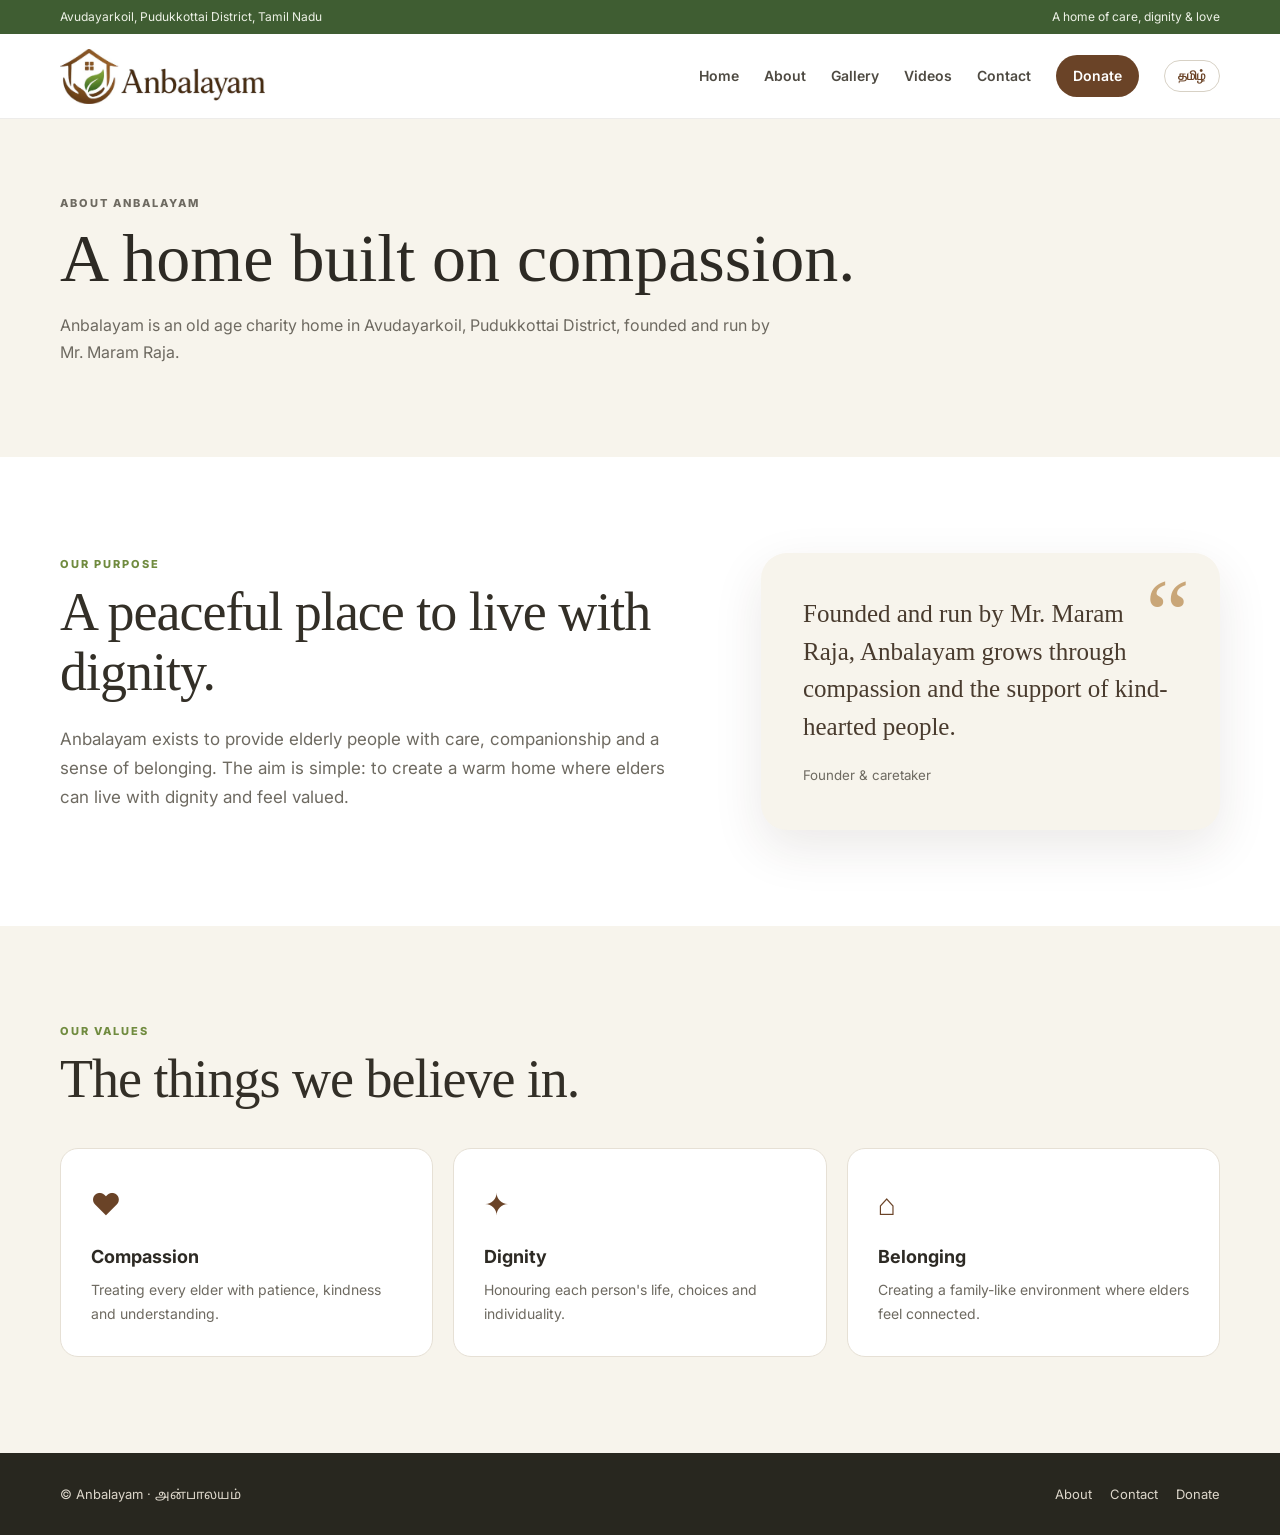
==== about.html @ 79ae65d6 "first commit" ====
<!doctype html><html lang="en"><head><meta charset="utf-8"><meta name="viewport" content="width=device-width,initial-scale=1"><link rel="preconnect" href="https://fonts.googleapis.com"><link rel="preconnect" href="https://fonts.gstatic.com" crossorigin><link href="https://fonts.googleapis.com/css2?family=Inter:wght@400;500;600;700;800&family=Noto+Sans+Tamil:wght@400;500;600;700&display=swap" rel="stylesheet"><link rel="stylesheet" href="style.css"><title>About Anbalayam | அன்பாலயம்</title></head><body><div class="topbar"><div class="container"><span data-en="Avudayarkoil, Pudukkottai District, Tamil Nadu" data-ta="ஆவுடையார்கோயில், புதுக்கோட்டை மாவட்டம், தமிழ்நாடு">Avudayarkoil, Pudukkottai District, Tamil Nadu</span><span data-en="A home of care, dignity & love" data-ta="அன்பும் மரியாதையும் நிறைந்த இல்லம்">A home of care, dignity & love</span></div></div><header class="header"><nav class="nav container"><a href="index.html"><img class="logo" src="assets/logo.jpg" alt="Anbalayam logo"></a><button class="menu" aria-label="Menu">☰</button><div class="navlinks"><a href="index.html" data-en="Home" data-ta="முகப்பு">Home</a><a href="about.html" data-en="About" data-ta="எங்களைப் பற்றி">About</a><a href="gallery.html" data-en="Gallery" data-ta="படங்கள்">Gallery</a><a href="videos.html" data-en="Videos" data-ta="வீடியோக்கள்">Videos</a><a href="contact.html" data-en="Contact" data-ta="தொடர்பு">Contact</a><a class="pill" href="donate.html" data-en="Donate" data-ta="நன்கொடை">Donate</a><button class="lang">தமிழ்</button></div></nav></header><section class="page-hero"><div class="container"><p class="section-label" data-en="About Anbalayam" data-ta="அன்பாலயம் பற்றி">About Anbalayam</p><h1 data-en="A home built on compassion." data-ta="கருணையால் உருவான இல்லம்.">A home built on compassion.</h1><p data-en="Anbalayam is an old age charity home in Avudayarkoil, Pudukkottai District, founded and run by Mr. Maram Raja." data-ta="அன்பாலயம் புதுக்கோட்டை மாவட்டம், ஆவுடையார்கோயிலில் திரு. மரம் ராஜா அவர்களால் நிறுவப்பட்டு நடத்தப்படும் முதியோர் அறப்பணியகம்.">Anbalayam is an old age charity home in Avudayarkoil, Pudukkottai District, founded and run by Mr. Maram Raja.</p></div></section><section class="section"><div class="container story"><div><p class="section-label" data-en="Our purpose" data-ta="எங்கள் நோக்கம்">Our purpose</p><h2 data-en="A peaceful place to live with dignity." data-ta="மரியாதையுடன் அமைதியாக வாழும் இடம்.">A peaceful place to live with dignity.</h2><p class="intro" data-en="Anbalayam exists to provide elderly people with care, companionship and a sense of belonging. The aim is simple: to create a warm home where elders can live with dignity and feel valued." data-ta="முதியவர்களுக்கு அன்பு, அரவணைப்பு மற்றும் சொந்தமான உணர்வை வழங்குவதே அன்பாலயத்தின் நோக்கம். முதியவர்கள் மரியாதையுடன் வாழவும் தாங்கள் மதிக்கப்படுகிறோம் என்ற உணர்வைப் பெறவும் ஒரு அன்பான இல்லச் சூழலை உருவாக்குவதே எங்கள் இலக்கு.">Anbalayam exists to provide elderly people with care, companionship and a sense of belonging. The aim is simple: to create a warm home where elders can live with dignity and feel valued.</p></div><div class="story-card"><p data-en="Founded and run by Mr. Maram Raja, Anbalayam grows through compassion and the support of kind-hearted people." data-ta="திரு. மரம் ராஜா அவர்களால் நிறுவப்பட்டு நடத்தப்படும் அன்பாலயம், கருணையாலும் நல்ல உள்ளங்களின் ஆதரவாலும் தனது பணியை முன்னெடுத்து வருகிறது.">Founded and run by Mr. Maram Raja, Anbalayam grows through compassion and the support of kind-hearted people.</p><small data-en="Founder & caretaker" data-ta="நிறுவனர் மற்றும் பராமரிப்பாளர்">Founder & caretaker</small></div></div></section><section class="section values"><div class="container"><p class="section-label" data-en="Our values" data-ta="எங்கள் மதிப்புகள்">Our values</p><h2 data-en="The things we believe in." data-ta="நாங்கள் நம்பும் மதிப்புகள்.">The things we believe in.</h2><div class="value-grid"><article class="value"><div class="icon">♥</div><h3 data-en="Compassion" data-ta="கருணை">Compassion</h3><p data-en="Treating every elder with patience, kindness and understanding." data-ta="ஒவ்வொரு முதியவரையும் பொறுமையுடனும் அன்புடனும் புரிதலுடனும் அணுகுதல்.">Treating every elder with patience, kindness and understanding.</p></article><article class="value"><div class="icon">✦</div><h3 data-en="Dignity" data-ta="மரியாதை">Dignity</h3><p data-en="Honouring each person's life, choices and individuality." data-ta="ஒவ்வொருவரின் வாழ்க்கையையும் விருப்பங்களையும் தனித்தன்மையையும் மதித்தல்.">Honouring each person's life, choices and individuality.</p></article><article class="value"><div class="icon">⌂</div><h3 data-en="Belonging" data-ta="சொந்தமான உணர்வு">Belonging</h3><p data-en="Creating a family-like environment where elders feel connected." data-ta="முதியவர்கள் குடும்பம் போன்ற அன்பான சூழலில் இணைந்திருப்பதை உறுதி செய்தல்.">Creating a family-like environment where elders feel connected.</p></article></div></div></section><footer><div class="container footer-grid"><div>© Anbalayam · அன்பாலயம்</div><div><a href="about.html" data-en="About" data-ta="எங்களைப் பற்றி">About</a><a href="contact.html" data-en="Contact" data-ta="தொடர்பு">Contact</a><a href="donate.html" data-en="Donate" data-ta="நன்கொடை">Donate</a></div></div></footer><script src="script.js"></script></body></html>
---- style.css ----
:root{--brown:#6a4327;--brown2:#8b5d36;--green:#708b3f;--green2:#3f5d32;--cream:#f7f4ec;--ink:#2d2a24;--muted:#6e6a61;--line:#e6e0d5;--white:#fff;--shadow:0 18px 50px rgba(56,43,26,.10)}*{box-sizing:border-box}html{scroll-behavior:smooth}body{margin:0;color:var(--ink);font-family:Inter,"Noto Sans Tamil",sans-serif;line-height:1.7;background:#fff}img{max-width:100%;display:block}.container{width:min(1160px,calc(100% - 40px));margin:auto}.topbar{background:var(--green2);color:#eef2e7;font-size:12px}.topbar .container{display:flex;justify-content:space-between;padding:7px 0}.header{position:sticky;top:0;z-index:50;background:rgba(255,255,255,.96);backdrop-filter:blur(12px);border-bottom:1px solid rgba(80,70,50,.10)}.nav{min-height:84px;display:flex;align-items:center;gap:28px}.logo{width:205px;height:auto}.navlinks{margin-left:auto;display:flex;align-items:center;gap:25px}.navlinks a{text-decoration:none;color:#4e4a42;font-size:14px;font-weight:600}.navlinks a:hover,.navlinks a.active{color:var(--green2)}.pill{padding:9px 17px;border-radius:24px;background:var(--brown);color:white!important}.lang{border:1px solid #d7d1c5;background:#fff;color:var(--brown);border-radius:22px;padding:7px 13px;font-weight:700;cursor:pointer}.menu{display:none;border:0;background:none;font-size:26px}.hero{position:relative;min-height:680px;overflow:hidden;background:#3d4b31}.slides,.slide{position:absolute;inset:0}.slide{opacity:0;transition:opacity 1s ease;background-size:cover;background-position:center}.slide.active{opacity:1}.slide:after{content:"";position:absolute;inset:0;background:linear-gradient(90deg,rgba(25,29,19,.76) 0%,rgba(25,29,19,.48) 48%,rgba(25,29,19,.12) 100%)}.hero-content{position:relative;z-index:2;min-height:680px;display:flex;align-items:center}.hero-copy{max-width:720px;color:white;padding:70px 0}.eyebrow,.section-label{letter-spacing:2px;text-transform:uppercase;font-size:11px;font-weight:800}.eyebrow{color:#d9e4c9}.hero h1{font-family:Georgia,serif;font-size:clamp(56px,8vw,96px);line-height:.95;margin:16px 0 22px;letter-spacing:-4px}.hero h1 span{display:block;font-family:"Noto Sans Tamil";font-size:.43em;letter-spacing:0;margin-top:16px;font-weight:500}.hero-lead{font-size:clamp(18px,2.2vw,25px);line-height:1.45;max-width:650px;margin:0 0 12px}.hero-meta{font-size:14px;opacity:.86}.actions{display:flex;gap:12px;margin-top:30px}.btn{display:inline-block;text-decoration:none;padding:12px 21px;border-radius:28px;font-weight:700;font-size:14px}.btn-primary{background:white;color:var(--brown)}.btn-outline{border:1px solid rgba(255,255,255,.55);color:white}.dots{position:absolute;z-index:3;bottom:30px;left:50%;transform:translateX(-50%);display:flex;gap:8px}.dot{width:9px;height:9px;border-radius:50%;border:1px solid white;background:transparent;cursor:pointer}.dot.active{background:white}.section{padding:96px 0}.section-label{color:var(--green);margin:0 0 8px}.section h2{font:500 clamp(34px,4.5vw,54px)/1.12 Georgia,serif;color:#332f27;margin:0 0 22px;letter-spacing:-1px}.intro{max-width:730px;color:var(--muted);font-size:17px}.story{display:grid;grid-template-columns:1.15fr .85fr;gap:80px;align-items:center}.story-card{background:var(--cream);padding:42px;border-radius:26px;box-shadow:var(--shadow);position:relative}.story-card:before{content:"“";font:100px/1 Georgia,serif;color:#c9a678;position:absolute;top:12px;right:30px}.story-card p{font:25px/1.5 Georgia,serif;color:#493b2e;margin:0 0 16px}.story-card small{color:var(--muted)}.values{background:var(--cream)}.value-grid{display:grid;grid-template-columns:repeat(3,1fr);gap:20px;margin-top:38px}.value{background:white;padding:30px;border:1px solid var(--line);border-radius:18px}.icon{font-size:30px;color:var(--brown)}.value h3{margin:12px 0 6px;font-size:18px}.value p{color:var(--muted);font-size:14px;margin:0}.band{background:var(--green2);color:white}.band .container{display:flex;align-items:center;justify-content:space-between;gap:30px}.band h2{color:white;margin-bottom:8px}.band p{margin:0;color:#dce5d5}.band .btn-primary{white-space:nowrap}.gallery{display:grid;grid-template-columns:1.4fr .8fr .8fr;grid-auto-rows:240px;gap:14px;margin-top:35px}.gallery img{width:100%;height:100%;object-fit:cover;border-radius:16px}.gallery img:first-child{grid-row:span 2}.gallery img:nth-child(4){grid-column:2/4}.more{text-align:center;margin-top:28px}.video-grid{display:grid;grid-template-columns:repeat(3,1fr);gap:20px;margin-top:36px}.video{overflow:hidden;border-radius:16px;background:#111;box-shadow:var(--shadow)}.video iframe{display:block;width:100%;aspect-ratio:16/9;border:0}.page-hero{background:var(--cream);padding:75px 0}.page-hero h1{font:500 clamp(44px,6vw,68px)/1.1 Georgia,serif;margin:0 0 12px}.page-hero p{color:var(--muted);max-width:720px}.gallery-page{display:grid;grid-template-columns:repeat(3,1fr);gap:18px}.gallery-page img{width:100%;aspect-ratio:4/3;object-fit:cover;border-radius:16px}.donate{background:linear-gradient(135deg,#f7f2e8,#e8efe0)}.donate-box{display:grid;grid-template-columns:1.2fr .8fr;gap:60px;align-items:center}.donate-placeholder{min-height:300px;border:2px dashed #9cae8d;border-radius:22px;background:rgba(255,255,255,.6);display:grid;place-items:center;text-align:center;padding:30px;color:var(--green2)}.donate-placeholder strong{font-size:25px;display:block}.contact{display:grid;grid-template-columns:1fr 1fr;gap:40px}.contact-card{padding:32px;border:1px solid var(--line);border-radius:18px}.contact-card h3{margin-top:0}.address{font-size:18px}.map{width:100%;height:400px;border:0;border-radius:18px;margin-top:25px}.small-note{font-size:13px;color:var(--muted)}footer{background:#28271f;color:#ddd7cb;padding:30px 0;font-size:13px}.footer-grid{display:flex;justify-content:space-between;gap:25px}.footer-grid a{color:#ddd7cb;text-decoration:none;margin-left:18px}@media(max-width:850px){.topbar{display:none}.nav{min-height:72px}.logo{width:170px}.navlinks{display:none}.menu{display:block;margin-left:auto}.nav.open .navlinks{display:flex;position:absolute;top:72px;left:0;right:0;background:#fff;padding:18px 20px;flex-direction:column;align-items:flex-start;box-shadow:0 15px 30px rgba(0,0,0,.08)}.hero,.hero-content{min-height:600px}.story,.donate-box,.contact{grid-template-columns:1fr;gap:35px}.value-grid,.video-grid,.gallery-page{grid-template-columns:1fr}.gallery{grid-template-columns:1fr 1fr;grid-auto-rows:190px}.gallery img:first-child{grid-row:span 1}.gallery img:nth-child(4){grid-column:auto}.band .container{display:block}.band .btn{margin-top:22px}.footer-grid{display:block}.footer-grid div+div{margin-top:12px}.footer-grid a{margin:0 18px 0 0}.container{width:min(100% - 28px,1160px)}}
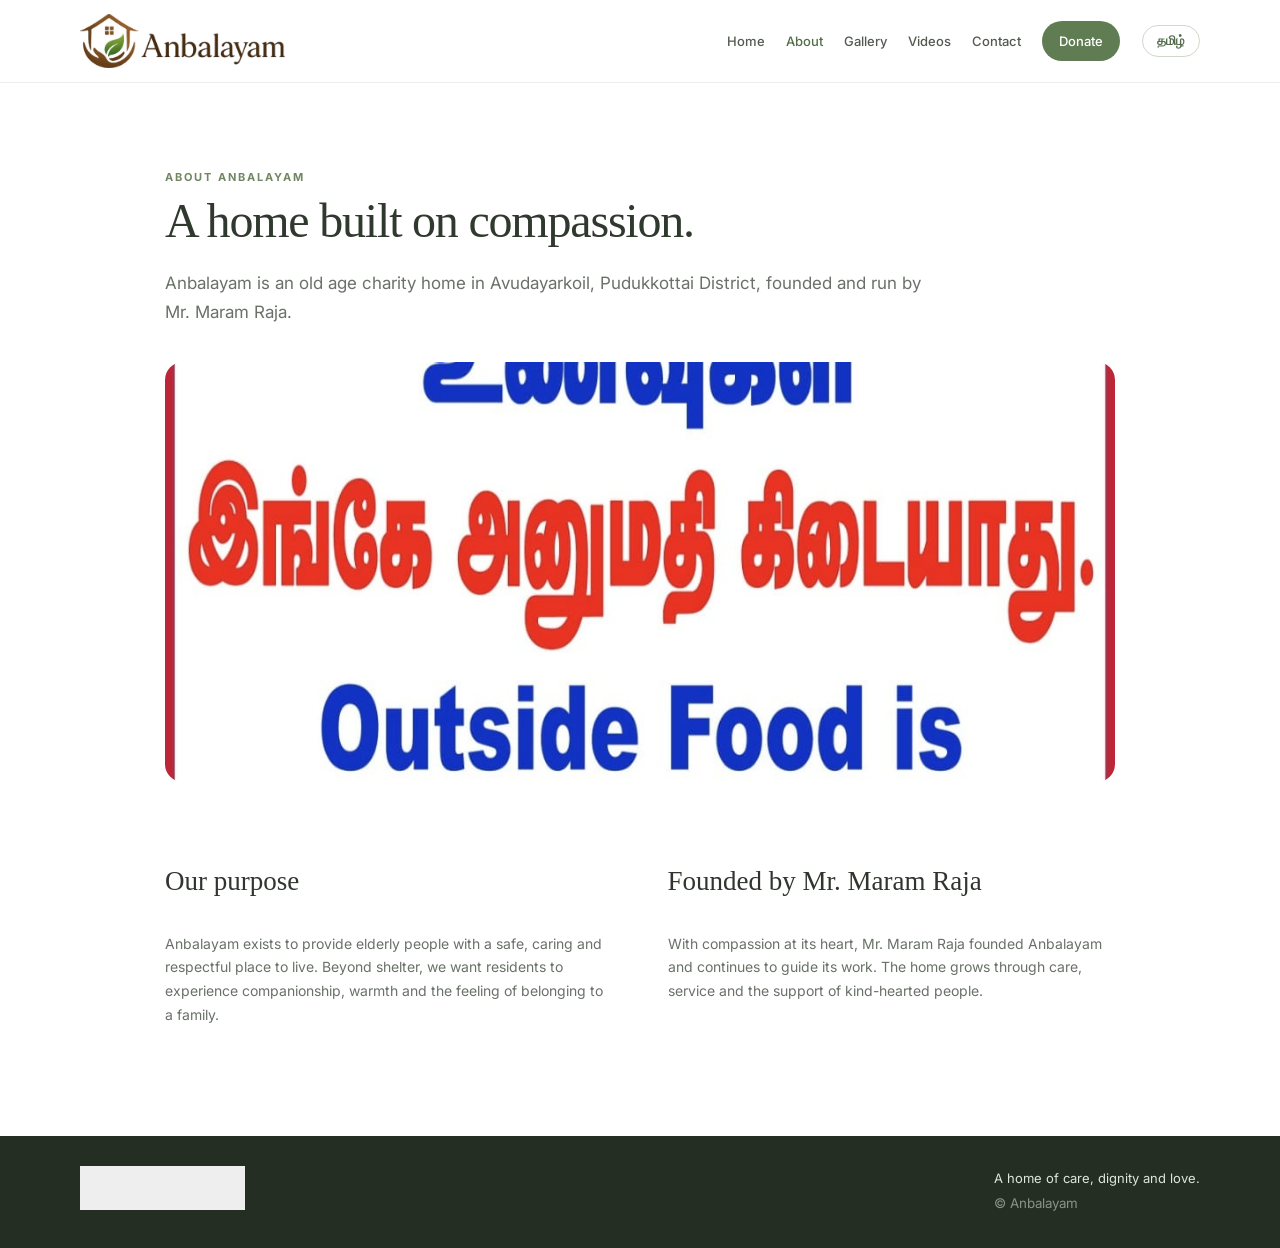
==== commit 9b0c3002: "first commit" ====
--- a/about.html
+++ b/about.html
@@ -1 +1,18 @@
-<!doctype html><html lang="en"><head><meta charset="utf-8"><meta name="viewport" content="width=device-width,initial-scale=1"><link rel="preconnect" href="https://fonts.googleapis.com"><link rel="preconnect" href="https://fonts.gstatic.com" crossorigin><link href="https://fonts.googleapis.com/css2?family=Inter:wght@400;500;600;700;800&family=Noto+Sans+Tamil:wght@400;500;600;700&display=swap" rel="stylesheet"><link rel="stylesheet" href="style.css"><title>About Anbalayam | அன்பாலயம்</title></head><body><div class="topbar"><div class="container"><span data-en="Avudayarkoil, Pudukkottai District, Tamil Nadu" data-ta="ஆவுடையார்கோயில், புதுக்கோட்டை மாவட்டம், தமிழ்நாடு">Avudayarkoil, Pudukkottai District, Tamil Nadu</span><span data-en="A home of care, dignity & love" data-ta="அன்பும் மரியாதையும் நிறைந்த இல்லம்">A home of care, dignity & love</span></div></div><header class="header"><nav class="nav container"><a href="index.html"><img class="logo" src="assets/logo.jpg" alt="Anbalayam logo"></a><button class="menu" aria-label="Menu">☰</button><div class="navlinks"><a href="index.html" data-en="Home" data-ta="முகப்பு">Home</a><a href="about.html" data-en="About" data-ta="எங்களைப் பற்றி">About</a><a href="gallery.html" data-en="Gallery" data-ta="படங்கள்">Gallery</a><a href="videos.html" data-en="Videos" data-ta="வீடியோக்கள்">Videos</a><a href="contact.html" data-en="Contact" data-ta="தொடர்பு">Contact</a><a class="pill" href="donate.html" data-en="Donate" data-ta="நன்கொடை">Donate</a><button class="lang">தமிழ்</button></div></nav></header><section class="page-hero"><div class="container"><p class="section-label" data-en="About Anbalayam" data-ta="அன்பாலயம் பற்றி">About Anbalayam</p><h1 data-en="A home built on compassion." data-ta="கருணையால் உருவான இல்லம்.">A home built on compassion.</h1><p data-en="Anbalayam is an old age charity home in Avudayarkoil, Pudukkottai District, founded and run by Mr. Maram Raja." data-ta="அன்பாலயம் புதுக்கோட்டை மாவட்டம், ஆவுடையார்கோயிலில் திரு. மரம் ராஜா அவர்களால் நிறுவப்பட்டு நடத்தப்படும் முதியோர் அறப்பணியகம்.">Anbalayam is an old age charity home in Avudayarkoil, Pudukkottai District, founded and run by Mr. Maram Raja.</p></div></section><section class="section"><div class="container story"><div><p class="section-label" data-en="Our purpose" data-ta="எங்கள் நோக்கம்">Our purpose</p><h2 data-en="A peaceful place to live with dignity." data-ta="மரியாதையுடன் அமைதியாக வாழும் இடம்.">A peaceful place to live with dignity.</h2><p class="intro" data-en="Anbalayam exists to provide elderly people with care, companionship and a sense of belonging. The aim is simple: to create a warm home where elders can live with dignity and feel valued." data-ta="முதியவர்களுக்கு அன்பு, அரவணைப்பு மற்றும் சொந்தமான உணர்வை வழங்குவதே அன்பாலயத்தின் நோக்கம். முதியவர்கள் மரியாதையுடன் வாழவும் தாங்கள் மதிக்கப்படுகிறோம் என்ற உணர்வைப் பெறவும் ஒரு அன்பான இல்லச் சூழலை உருவாக்குவதே எங்கள் இலக்கு.">Anbalayam exists to provide elderly people with care, companionship and a sense of belonging. The aim is simple: to create a warm home where elders can live with dignity and feel valued.</p></div><div class="story-card"><p data-en="Founded and run by Mr. Maram Raja, Anbalayam grows through compassion and the support of kind-hearted people." data-ta="திரு. மரம் ராஜா அவர்களால் நிறுவப்பட்டு நடத்தப்படும் அன்பாலயம், கருணையாலும் நல்ல உள்ளங்களின் ஆதரவாலும் தனது பணியை முன்னெடுத்து வருகிறது.">Founded and run by Mr. Maram Raja, Anbalayam grows through compassion and the support of kind-hearted people.</p><small data-en="Founder & caretaker" data-ta="நிறுவனர் மற்றும் பராமரிப்பாளர்">Founder & caretaker</small></div></div></section><section class="section values"><div class="container"><p class="section-label" data-en="Our values" data-ta="எங்கள் மதிப்புகள்">Our values</p><h2 data-en="The things we believe in." data-ta="நாங்கள் நம்பும் மதிப்புகள்.">The things we believe in.</h2><div class="value-grid"><article class="value"><div class="icon">♥</div><h3 data-en="Compassion" data-ta="கருணை">Compassion</h3><p data-en="Treating every elder with patience, kindness and understanding." data-ta="ஒவ்வொரு முதியவரையும் பொறுமையுடனும் அன்புடனும் புரிதலுடனும் அணுகுதல்.">Treating every elder with patience, kindness and understanding.</p></article><article class="value"><div class="icon">✦</div><h3 data-en="Dignity" data-ta="மரியாதை">Dignity</h3><p data-en="Honouring each person's life, choices and individuality." data-ta="ஒவ்வொருவரின் வாழ்க்கையையும் விருப்பங்களையும் தனித்தன்மையையும் மதித்தல்.">Honouring each person's life, choices and individuality.</p></article><article class="value"><div class="icon">⌂</div><h3 data-en="Belonging" data-ta="சொந்தமான உணர்வு">Belonging</h3><p data-en="Creating a family-like environment where elders feel connected." data-ta="முதியவர்கள் குடும்பம் போன்ற அன்பான சூழலில் இணைந்திருப்பதை உறுதி செய்தல்.">Creating a family-like environment where elders feel connected.</p></article></div></div></section><footer><div class="container footer-grid"><div>© Anbalayam · அன்பாலயம்</div><div><a href="about.html" data-en="About" data-ta="எங்களைப் பற்றி">About</a><a href="contact.html" data-en="Contact" data-ta="தொடர்பு">Contact</a><a href="donate.html" data-en="Donate" data-ta="நன்கொடை">Donate</a></div></div></footer><script src="script.js"></script></body></html>+<!DOCTYPE html><html lang="en"><head><meta charset="UTF-8"><meta name="viewport" content="width=device-width, initial-scale=1.0"><meta name="description" content="About - Anbalayam old age charity home, Avudayarkoil, Pudukkottai District."><title>About | Anbalayam</title><link rel="preconnect" href="https://fonts.googleapis.com"><link rel="preconnect" href="https://fonts.gstatic.com" crossorigin><link href="https://fonts.googleapis.com/css2?family=Inter:wght@400;500;600;700&family=Noto+Sans+Tamil:wght@400;500;600;700&display=swap" rel="stylesheet"><link rel="stylesheet" href="style.css"></head><body><header class="site-header"><nav class="nav container">
+<a class="brand" href="index.html"><img src="assets/logo.jpg" alt="Anbalayam logo"></a>
+<div class="nav-links">
+<a class="" href="index.html" data-en="Home" data-ta="முகப்பு">Home</a>
+<a class="active" href="about.html" data-en="About" data-ta="எங்களைப் பற்றி">About</a>
+<a class="" href="gallery.html" data-en="Gallery" data-ta="படங்கள்">Gallery</a>
+<a class="" href="videos.html" data-en="Videos" data-ta="வீடியோக்கள்">Videos</a>
+<a class="" href="contact.html" data-en="Contact" data-ta="தொடர்பு">Contact</a>
+<a class="donate-mini" href="donate.html" data-en="Donate" data-ta="நன்கொடை">Donate</a></div>
+<button id="languageToggle" class="language-toggle">தமிழ்</button><button class="menu-toggle">☰</button></nav></header><main><section class="section page-content"><div class="container narrow">
+<p class="section-label" data-en="About Anbalayam" data-ta="அன்பாலயம் பற்றி">About Anbalayam</p>
+<h2 data-en="A home built on compassion." data-ta="கருணையால் உருவான இல்லம்.">A home built on compassion.</h2>
+<p class="lead" data-en="Anbalayam is an old age charity home in Avudayarkoil, Pudukkottai District, founded and run by Mr. Maram Raja." data-ta="அன்பாலயம் புதுக்கோட்டை மாவட்டம், ஆவுடையார்கோயிலில் திரு. மரம் ராஜா அவர்களால் நிறுவப்பட்டு நடத்தப்படும் முதியோர் அறப்பணியகம்.">Anbalayam is an old age charity home in Avudayarkoil, Pudukkottai District, founded and run by Mr. Maram Raja.</p>
+<div class="content-photo"><img src="assets/gallery-group-2.jpg" alt="Anbalayam residents"></div>
+<div class="two-col-text">
+<div><h3 data-en="Our purpose" data-ta="எங்கள் நோக்கம்">Our purpose</h3><p data-en="Anbalayam exists to provide elderly people with a safe, caring and respectful place to live. Beyond shelter, we want residents to experience companionship, warmth and the feeling of belonging to a family." data-ta="முதியவர்களுக்கு பாதுகாப்பான, அன்பான மற்றும் மரியாதையான வாழ்க்கைச் சூழலை வழங்குவதே அன்பாலயத்தின் நோக்கம். தங்குமிடத்தைத் தாண்டி, தோழமை, அரவணைப்பு மற்றும் குடும்ப உணர்வை வழங்குவதே எங்கள் விருப்பம்.">Anbalayam exists to provide elderly people with a safe, caring and respectful place to live. Beyond shelter, we want residents to experience companionship, warmth and the feeling of belonging to a family.</p></div>
+<div><h3 data-en="Founded by Mr. Maram Raja" data-ta="திரு. மரம் ராஜா அவர்களால் நிறுவப்பட்டது">Founded by Mr. Maram Raja</h3><p data-en="With compassion at its heart, Mr. Maram Raja founded Anbalayam and continues to guide its work. The home grows through care, service and the support of kind-hearted people." data-ta="கருணையை அடிப்படையாகக் கொண்டு திரு. மரம் ராஜா அவர்கள் அன்பாலயத்தை நிறுவினார். அன்பு, சேவை மற்றும் நல்ல உள்ளங்களின் ஆதரவுடன் இந்த இல்லத்தின் பணி தொடர்ந்து வருகிறது.">With compassion at its heart, Mr. Maram Raja founded Anbalayam and continues to guide its work. The home grows through care, service and the support of kind-hearted people.</p></div>
+</div></div></section></main><footer><div class="container footer-inner"><div><img src="assets/logo.jpg" alt="Anbalayam"></div><div><p data-en="A home of care, dignity and love." data-ta="அன்பும் மரியாதையும் நிறைந்த இல்லம்.">A home of care, dignity and love.</p><small>© Anbalayam</small></div></div></footer><script src="script.js"></script></body></html>
--- a/style.css
+++ b/style.css
@@ -1 +1,3 @@
-:root{--brown:#6a4327;--brown2:#8b5d36;--green:#708b3f;--green2:#3f5d32;--cream:#f7f4ec;--ink:#2d2a24;--muted:#6e6a61;--line:#e6e0d5;--white:#fff;--shadow:0 18px 50px rgba(56,43,26,.10)}*{box-sizing:border-box}html{scroll-behavior:smooth}body{margin:0;color:var(--ink);font-family:Inter,"Noto Sans Tamil",sans-serif;line-height:1.7;background:#fff}img{max-width:100%;display:block}.container{width:min(1160px,calc(100% - 40px));margin:auto}.topbar{background:var(--green2);color:#eef2e7;font-size:12px}.topbar .container{display:flex;justify-content:space-between;padding:7px 0}.header{position:sticky;top:0;z-index:50;background:rgba(255,255,255,.96);backdrop-filter:blur(12px);border-bottom:1px solid rgba(80,70,50,.10)}.nav{min-height:84px;display:flex;align-items:center;gap:28px}.logo{width:205px;height:auto}.navlinks{margin-left:auto;display:flex;align-items:center;gap:25px}.navlinks a{text-decoration:none;color:#4e4a42;font-size:14px;font-weight:600}.navlinks a:hover,.navlinks a.active{color:var(--green2)}.pill{padding:9px 17px;border-radius:24px;background:var(--brown);color:white!important}.lang{border:1px solid #d7d1c5;background:#fff;color:var(--brown);border-radius:22px;padding:7px 13px;font-weight:700;cursor:pointer}.menu{display:none;border:0;background:none;font-size:26px}.hero{position:relative;min-height:680px;overflow:hidden;background:#3d4b31}.slides,.slide{position:absolute;inset:0}.slide{opacity:0;transition:opacity 1s ease;background-size:cover;background-position:center}.slide.active{opacity:1}.slide:after{content:"";position:absolute;inset:0;background:linear-gradient(90deg,rgba(25,29,19,.76) 0%,rgba(25,29,19,.48) 48%,rgba(25,29,19,.12) 100%)}.hero-content{position:relative;z-index:2;min-height:680px;display:flex;align-items:center}.hero-copy{max-width:720px;color:white;padding:70px 0}.eyebrow,.section-label{letter-spacing:2px;text-transform:uppercase;font-size:11px;font-weight:800}.eyebrow{color:#d9e4c9}.hero h1{font-family:Georgia,serif;font-size:clamp(56px,8vw,96px);line-height:.95;margin:16px 0 22px;letter-spacing:-4px}.hero h1 span{display:block;font-family:"Noto Sans Tamil";font-size:.43em;letter-spacing:0;margin-top:16px;font-weight:500}.hero-lead{font-size:clamp(18px,2.2vw,25px);line-height:1.45;max-width:650px;margin:0 0 12px}.hero-meta{font-size:14px;opacity:.86}.actions{display:flex;gap:12px;margin-top:30px}.btn{display:inline-block;text-decoration:none;padding:12px 21px;border-radius:28px;font-weight:700;font-size:14px}.btn-primary{background:white;color:var(--brown)}.btn-outline{border:1px solid rgba(255,255,255,.55);color:white}.dots{position:absolute;z-index:3;bottom:30px;left:50%;transform:translateX(-50%);display:flex;gap:8px}.dot{width:9px;height:9px;border-radius:50%;border:1px solid white;background:transparent;cursor:pointer}.dot.active{background:white}.section{padding:96px 0}.section-label{color:var(--green);margin:0 0 8px}.section h2{font:500 clamp(34px,4.5vw,54px)/1.12 Georgia,serif;color:#332f27;margin:0 0 22px;letter-spacing:-1px}.intro{max-width:730px;color:var(--muted);font-size:17px}.story{display:grid;grid-template-columns:1.15fr .85fr;gap:80px;align-items:center}.story-card{background:var(--cream);padding:42px;border-radius:26px;box-shadow:var(--shadow);position:relative}.story-card:before{content:"“";font:100px/1 Georgia,serif;color:#c9a678;position:absolute;top:12px;right:30px}.story-card p{font:25px/1.5 Georgia,serif;color:#493b2e;margin:0 0 16px}.story-card small{color:var(--muted)}.values{background:var(--cream)}.value-grid{display:grid;grid-template-columns:repeat(3,1fr);gap:20px;margin-top:38px}.value{background:white;padding:30px;border:1px solid var(--line);border-radius:18px}.icon{font-size:30px;color:var(--brown)}.value h3{margin:12px 0 6px;font-size:18px}.value p{color:var(--muted);font-size:14px;margin:0}.band{background:var(--green2);color:white}.band .container{display:flex;align-items:center;justify-content:space-between;gap:30px}.band h2{color:white;margin-bottom:8px}.band p{margin:0;color:#dce5d5}.band .btn-primary{white-space:nowrap}.gallery{display:grid;grid-template-columns:1.4fr .8fr .8fr;grid-auto-rows:240px;gap:14px;margin-top:35px}.gallery img{width:100%;height:100%;object-fit:cover;border-radius:16px}.gallery img:first-child{grid-row:span 2}.gallery img:nth-child(4){grid-column:2/4}.more{text-align:center;margin-top:28px}.video-grid{display:grid;grid-template-columns:repeat(3,1fr);gap:20px;margin-top:36px}.video{overflow:hidden;border-radius:16px;background:#111;box-shadow:var(--shadow)}.video iframe{display:block;width:100%;aspect-ratio:16/9;border:0}.page-hero{background:var(--cream);padding:75px 0}.page-hero h1{font:500 clamp(44px,6vw,68px)/1.1 Georgia,serif;margin:0 0 12px}.page-hero p{color:var(--muted);max-width:720px}.gallery-page{display:grid;grid-template-columns:repeat(3,1fr);gap:18px}.gallery-page img{width:100%;aspect-ratio:4/3;object-fit:cover;border-radius:16px}.donate{background:linear-gradient(135deg,#f7f2e8,#e8efe0)}.donate-box{display:grid;grid-template-columns:1.2fr .8fr;gap:60px;align-items:center}.donate-placeholder{min-height:300px;border:2px dashed #9cae8d;border-radius:22px;background:rgba(255,255,255,.6);display:grid;place-items:center;text-align:center;padding:30px;color:var(--green2)}.donate-placeholder strong{font-size:25px;display:block}.contact{display:grid;grid-template-columns:1fr 1fr;gap:40px}.contact-card{padding:32px;border:1px solid var(--line);border-radius:18px}.contact-card h3{margin-top:0}.address{font-size:18px}.map{width:100%;height:400px;border:0;border-radius:18px;margin-top:25px}.small-note{font-size:13px;color:var(--muted)}footer{background:#28271f;color:#ddd7cb;padding:30px 0;font-size:13px}.footer-grid{display:flex;justify-content:space-between;gap:25px}.footer-grid a{color:#ddd7cb;text-decoration:none;margin-left:18px}@media(max-width:850px){.topbar{display:none}.nav{min-height:72px}.logo{width:170px}.navlinks{display:none}.menu{display:block;margin-left:auto}.nav.open .navlinks{display:flex;position:absolute;top:72px;left:0;right:0;background:#fff;padding:18px 20px;flex-direction:column;align-items:flex-start;box-shadow:0 15px 30px rgba(0,0,0,.08)}.hero,.hero-content{min-height:600px}.story,.donate-box,.contact{grid-template-columns:1fr;gap:35px}.value-grid,.video-grid,.gallery-page{grid-template-columns:1fr}.gallery{grid-template-columns:1fr 1fr;grid-auto-rows:190px}.gallery img:first-child{grid-row:span 1}.gallery img:nth-child(4){grid-column:auto}.band .container{display:block}.band .btn{margin-top:22px}.footer-grid{display:block}.footer-grid div+div{margin-top:12px}.footer-grid a{margin:0 18px 0 0}.container{width:min(100% - 28px,1160px)}}
+*{box-sizing:border-box}html{scroll-behavior:smooth}body{margin:0;font-family:Inter,"Noto Sans Tamil",sans-serif;color:#30352e;background:#fff;line-height:1.7}.container{width:min(1120px,calc(100% - 40px));margin:auto}.site-header{position:sticky;top:0;z-index:30;background:rgba(255,255,255,.96);backdrop-filter:blur(12px);border-bottom:1px solid #ecefe9}.nav{min-height:82px;display:flex;align-items:center;gap:22px}.brand{margin-right:auto;display:block}.brand img{display:block;width:205px;height:auto;max-height:68px;object-fit:contain}.nav-links{display:flex;align-items:center;gap:21px}.nav-links a{color:#535a50;text-decoration:none;font-size:13px;font-weight:500}.nav-links a:hover,.nav-links a.active{color:#526e47}.donate-mini{background:#5f7c53;color:#fff!important;padding:9px 17px;border-radius:22px}.language-toggle{border:1px solid #cfd8ca;background:#fff;color:#526b4b;border-radius:22px;padding:7px 14px;font-weight:600;cursor:pointer}.menu-toggle{display:none;border:0;background:transparent;font-size:23px;color:#50614a}.hero{height:min(730px,calc(100vh - 82px));min-height:590px;position:relative;overflow:hidden;background:#44533d}.hero-slides,.hero-slide,.hero-shade{position:absolute;inset:0;width:100%;height:100%}.hero-slide{object-fit:cover;opacity:0;transform:scale(1.03);transition:opacity 1s ease,transform 7s ease}.hero-slide.active{opacity:1;transform:scale(1)}.hero-shade{background:linear-gradient(90deg,rgba(22,29,19,.78) 0%,rgba(35,45,29,.48) 48%,rgba(25,31,21,.25) 100%),linear-gradient(0deg,rgba(10,15,8,.42),transparent 45%)}.hero-content{position:relative;z-index:2;height:100%;display:flex;flex-direction:column;justify-content:center;color:#fff;padding-bottom:45px}.eyebrow,.section-label{text-transform:uppercase;letter-spacing:2px;font-size:11px;font-weight:700}.eyebrow{opacity:.85}.hero h1{font-family:Georgia,serif;font-size:clamp(58px,9vw,104px);line-height:.9;letter-spacing:-4px;margin:17px 0 4px}.hero-tamil{font-family:"Noto Sans Tamil";font-size:24px;margin:0 0 13px;opacity:.9}.hero-subtitle{font-size:clamp(21px,3vw,32px);font-weight:500;max-width:650px;line-height:1.3;margin:0 0 9px}.hero-location{font-size:13px;opacity:.82}.hero-actions{display:flex;gap:12px;margin-top:27px}.btn{display:inline-block;text-decoration:none;padding:12px 21px;border-radius:28px;font-size:13px;font-weight:600}.btn-primary{background:#fff;color:#3f5638}.btn-outline{border:1px solid rgba(255,255,255,.7);color:#fff;background:rgba(255,255,255,.05)}.btn-green{background:#607e54;color:#fff}.btn-white{background:#fff;color:#40563a}.slide-dots{display:flex;gap:7px;margin-top:36px}.dot{width:26px;height:3px;border:0;background:rgba(255,255,255,.4);cursor:pointer;padding:0}.dot.active{background:#fff}.section{padding:95px 0}.section-label{color:#718663;margin:0 0 7px}.section h2{font-family:Georgia,serif;font-weight:500;font-size:clamp(32px,4vw,48px);line-height:1.13;letter-spacing:-1.2px;color:#30392d;margin:0 0 21px}.section h2 em{color:#688257;font-style:normal}.welcome-grid{display:grid;grid-template-columns:1.05fr .95fr;gap:75px;align-items:center}.welcome-copy>p:not(.section-label),.story-grid p:not(.section-label),.visit p{color:#686f65;font-size:15px}.welcome-photo img,.story-grid img,.visit-card img{width:100%;height:100%;object-fit:cover;display:block;border-radius:18px}.welcome-photo{height:440px}.text-link{color:#5f7c53;text-decoration:none;font-weight:700;font-size:13px}.soft{background:#f5f7f2}.center-heading{text-align:center;margin-bottom:40px}.center-heading h2{max-width:720px;margin:0 auto}.value-grid{display:grid;grid-template-columns:repeat(3,1fr);gap:20px}.value-grid article{background:#fff;border:1px solid #e4e9e0;border-radius:18px;padding:34px;text-align:center}.value-grid span{font-size:28px;color:#69845c}.value-grid h3{font-family:Georgia,serif;font-size:25px;font-weight:500;margin:8px 0}.value-grid p{color:#737a70;font-size:13px;margin:0}.story-grid{display:grid;grid-template-columns:1fr 1fr;gap:70px;align-items:center}.story-grid>div:first-child{height:440px}.support{background:#506748;color:#fff;padding:68px 0}.support-inner{display:flex;align-items:center;justify-content:space-between;gap:40px}.support h2{font-family:Georgia,serif;font-weight:500;font-size:clamp(31px,4vw,47px);line-height:1.1;margin:0 0 12px}.support p{max-width:650px;opacity:.85}.light{color:#d9e3d2}.visit-grid{display:grid;grid-template-columns:1fr 1fr;gap:70px;align-items:center}.visit-card{height:330px}.visit-card img{border-radius:18px}.visit h2{margin-bottom:18px}.visit p{line-height:1.9}footer{background:#252e23;color:#dfe6da;padding:30px 0}.footer-inner{display:flex;align-items:center;justify-content:space-between;gap:20px}.footer-inner img{width:165px;filter:brightness(0) invert(1);opacity:.92}.footer-inner p{margin:0;font-size:13px}.footer-inner small{opacity:.55}@media(max-width:850px){.nav{min-height:72px}.brand img{width:170px}.nav-links{display:none;position:absolute;top:72px;left:0;right:0;background:#fff;border-bottom:1px solid #eee;padding:15px 20px;flex-direction:column;align-items:stretch;gap:4px}.nav-links.open{display:flex}.nav-links a{padding:9px}.menu-toggle{display:block}.hero{height:650px}.welcome-grid,.story-grid,.visit-grid{grid-template-columns:1fr;gap:35px}.welcome-photo,.story-grid>div:first-child{height:330px}.value-grid{grid-template-columns:1fr}.support-inner{display:block}.support-inner .btn{margin-top:18px}.section{padding:70px 0}.footer-inner{display:block}.footer-inner>div+div{margin-top:15px}}
+.gallery-final-grid{display:grid;grid-template-columns:repeat(3,1fr);gap:16px;margin-top:35px}.gallery-final-grid img{width:100%;height:280px;object-fit:cover;border-radius:15px;display:block}.gallery-final-grid img:nth-child(3n+1){height:330px}@media(max-width:700px){.gallery-final-grid{grid-template-columns:1fr 1fr}.gallery-final-grid img,.gallery-final-grid img:nth-child(3n+1){height:210px}}
+.page-content{padding-top:85px}.narrow{max-width:950px}.lead{font-size:17px!important;color:#697168;max-width:760px}.content-photo{height:420px;margin:35px 0 50px}.content-photo img{width:100%;height:100%;object-fit:cover;border-radius:18px}.two-col-text{display:grid;grid-template-columns:1fr 1fr;gap:55px}.two-col-text h3,.contact-info h3{font-family:Georgia,serif;font-size:27px;font-weight:500}.two-col-text p,.contact-info p{color:#697168;font-size:14px}.contact-head{display:grid;grid-template-columns:1fr .65fr;gap:55px;align-items:center;margin-bottom:55px}.contact-head img{width:100%;height:280px;object-fit:cover;border-radius:18px}.contact-grid-final{display:grid;grid-template-columns:.8fr 1.2fr;gap:50px;align-items:stretch}.map-card{min-height:440px;border-radius:18px;overflow:hidden;background:#eef1eb}.map-card iframe{width:100%;height:100%;min-height:440px;border:0}.video-grid{display:grid;grid-template-columns:repeat(2,1fr);gap:24px;margin-top:35px}.video-card{background:#111;border-radius:16px;overflow:hidden;box-shadow:0 10px 30px rgba(30,40,25,.08)}.video-card iframe{width:100%;aspect-ratio:16/9;border:0;display:block}@media(max-width:800px){.two-col-text,.contact-head,.contact-grid-final{grid-template-columns:1fr}.contact-head img{height:250px}.video-grid{grid-template-columns:1fr}.content-photo{height:300px}.page-content{padding-top:65px}}
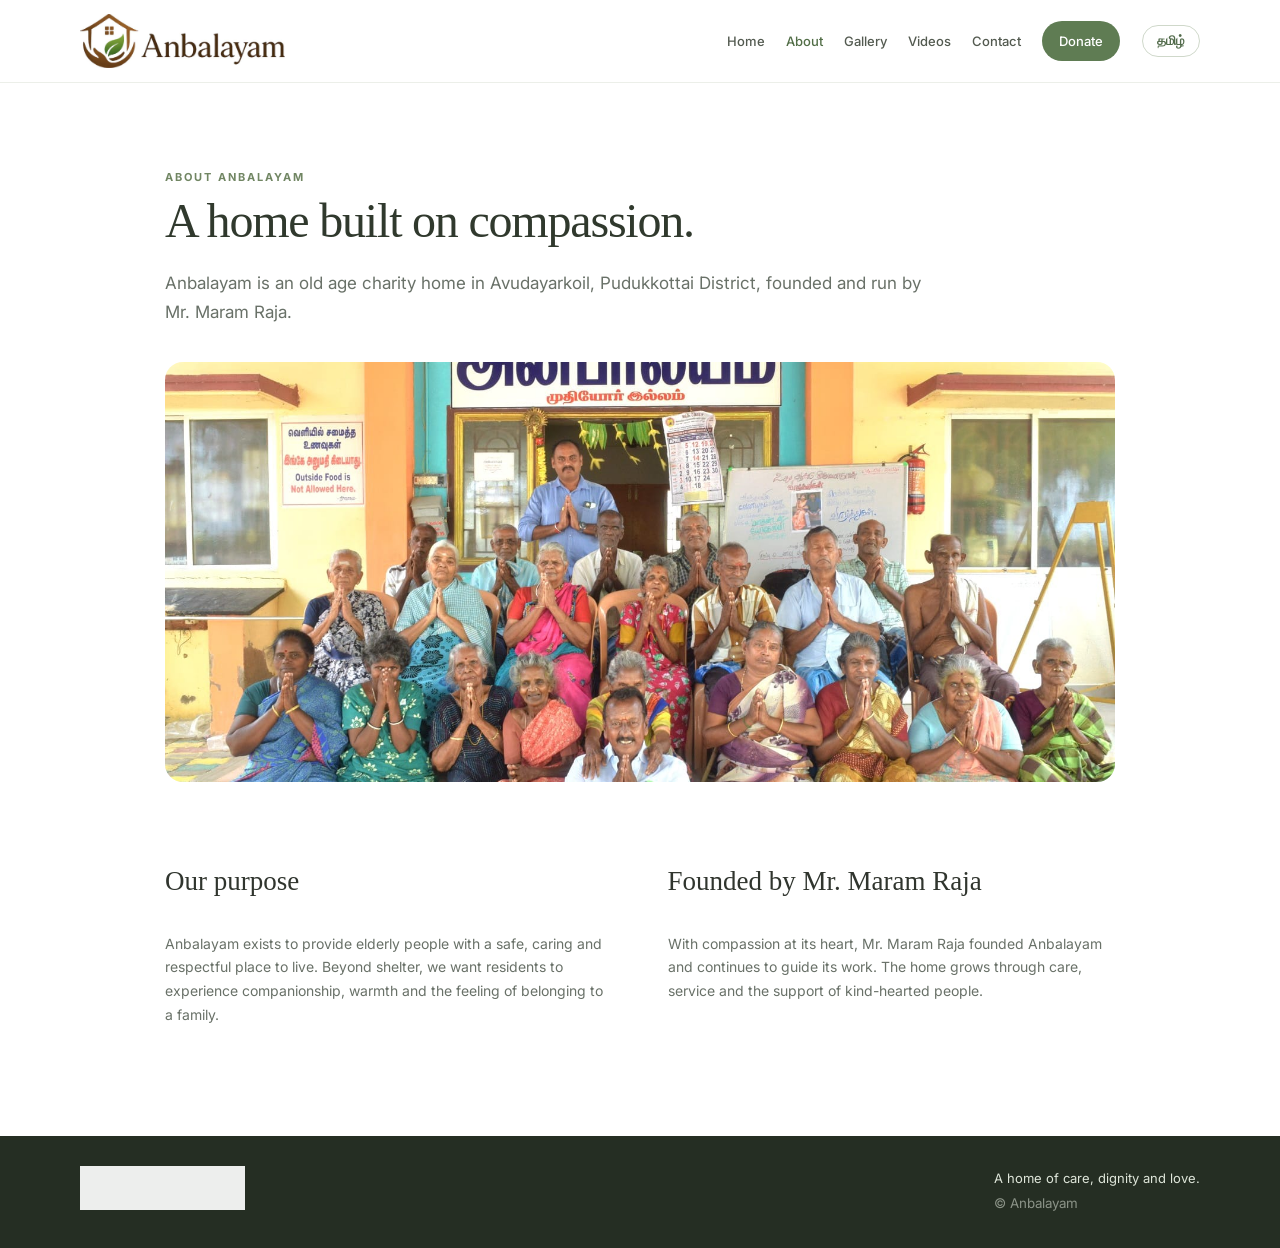
==== commit 6103bedd: "fix2" ====
--- a/about.html
+++ b/about.html
@@ -11,7 +11,7 @@
 <p class="section-label" data-en="About Anbalayam" data-ta="அன்பாலயம் பற்றி">About Anbalayam</p>
 <h2 data-en="A home built on compassion." data-ta="கருணையால் உருவான இல்லம்.">A home built on compassion.</h2>
 <p class="lead" data-en="Anbalayam is an old age charity home in Avudayarkoil, Pudukkottai District, founded and run by Mr. Maram Raja." data-ta="அன்பாலயம் புதுக்கோட்டை மாவட்டம், ஆவுடையார்கோயிலில் திரு. மரம் ராஜா அவர்களால் நிறுவப்பட்டு நடத்தப்படும் முதியோர் அறப்பணியகம்.">Anbalayam is an old age charity home in Avudayarkoil, Pudukkottai District, founded and run by Mr. Maram Raja.</p>
-<div class="content-photo"><img src="assets/gallery-group-2.jpg" alt="Anbalayam residents"></div>
+<div class="content-photo"><img src="assets/gallery-food.jpg" alt="Anbalayam residents"></div>
 <div class="two-col-text">
 <div><h3 data-en="Our purpose" data-ta="எங்கள் நோக்கம்">Our purpose</h3><p data-en="Anbalayam exists to provide elderly people with a safe, caring and respectful place to live. Beyond shelter, we want residents to experience companionship, warmth and the feeling of belonging to a family." data-ta="முதியவர்களுக்கு பாதுகாப்பான, அன்பான மற்றும் மரியாதையான வாழ்க்கைச் சூழலை வழங்குவதே அன்பாலயத்தின் நோக்கம். தங்குமிடத்தைத் தாண்டி, தோழமை, அரவணைப்பு மற்றும் குடும்ப உணர்வை வழங்குவதே எங்கள் விருப்பம்.">Anbalayam exists to provide elderly people with a safe, caring and respectful place to live. Beyond shelter, we want residents to experience companionship, warmth and the feeling of belonging to a family.</p></div>
 <div><h3 data-en="Founded by Mr. Maram Raja" data-ta="திரு. மரம் ராஜா அவர்களால் நிறுவப்பட்டது">Founded by Mr. Maram Raja</h3><p data-en="With compassion at its heart, Mr. Maram Raja founded Anbalayam and continues to guide its work. The home grows through care, service and the support of kind-hearted people." data-ta="கருணையை அடிப்படையாகக் கொண்டு திரு. மரம் ராஜா அவர்கள் அன்பாலயத்தை நிறுவினார். அன்பு, சேவை மற்றும் நல்ல உள்ளங்களின் ஆதரவுடன் இந்த இல்லத்தின் பணி தொடர்ந்து வருகிறது.">With compassion at its heart, Mr. Maram Raja founded Anbalayam and continues to guide its work. The home grows through care, service and the support of kind-hearted people.</p></div>
--- a/style.css
+++ b/style.css
@@ -1,3 +1,3 @@
 *{box-sizing:border-box}html{scroll-behavior:smooth}body{margin:0;font-family:Inter,"Noto Sans Tamil",sans-serif;color:#30352e;background:#fff;line-height:1.7}.container{width:min(1120px,calc(100% - 40px));margin:auto}.site-header{position:sticky;top:0;z-index:30;background:rgba(255,255,255,.96);backdrop-filter:blur(12px);border-bottom:1px solid #ecefe9}.nav{min-height:82px;display:flex;align-items:center;gap:22px}.brand{margin-right:auto;display:block}.brand img{display:block;width:205px;height:auto;max-height:68px;object-fit:contain}.nav-links{display:flex;align-items:center;gap:21px}.nav-links a{color:#535a50;text-decoration:none;font-size:13px;font-weight:500}.nav-links a:hover,.nav-links a.active{color:#526e47}.donate-mini{background:#5f7c53;color:#fff!important;padding:9px 17px;border-radius:22px}.language-toggle{border:1px solid #cfd8ca;background:#fff;color:#526b4b;border-radius:22px;padding:7px 14px;font-weight:600;cursor:pointer}.menu-toggle{display:none;border:0;background:transparent;font-size:23px;color:#50614a}.hero{height:min(730px,calc(100vh - 82px));min-height:590px;position:relative;overflow:hidden;background:#44533d}.hero-slides,.hero-slide,.hero-shade{position:absolute;inset:0;width:100%;height:100%}.hero-slide{object-fit:cover;opacity:0;transform:scale(1.03);transition:opacity 1s ease,transform 7s ease}.hero-slide.active{opacity:1;transform:scale(1)}.hero-shade{background:linear-gradient(90deg,rgba(22,29,19,.78) 0%,rgba(35,45,29,.48) 48%,rgba(25,31,21,.25) 100%),linear-gradient(0deg,rgba(10,15,8,.42),transparent 45%)}.hero-content{position:relative;z-index:2;height:100%;display:flex;flex-direction:column;justify-content:center;color:#fff;padding-bottom:45px}.eyebrow,.section-label{text-transform:uppercase;letter-spacing:2px;font-size:11px;font-weight:700}.eyebrow{opacity:.85}.hero h1{font-family:Georgia,serif;font-size:clamp(58px,9vw,104px);line-height:.9;letter-spacing:-4px;margin:17px 0 4px}.hero-tamil{font-family:"Noto Sans Tamil";font-size:24px;margin:0 0 13px;opacity:.9}.hero-subtitle{font-size:clamp(21px,3vw,32px);font-weight:500;max-width:650px;line-height:1.3;margin:0 0 9px}.hero-location{font-size:13px;opacity:.82}.hero-actions{display:flex;gap:12px;margin-top:27px}.btn{display:inline-block;text-decoration:none;padding:12px 21px;border-radius:28px;font-size:13px;font-weight:600}.btn-primary{background:#fff;color:#3f5638}.btn-outline{border:1px solid rgba(255,255,255,.7);color:#fff;background:rgba(255,255,255,.05)}.btn-green{background:#607e54;color:#fff}.btn-white{background:#fff;color:#40563a}.slide-dots{display:flex;gap:7px;margin-top:36px}.dot{width:26px;height:3px;border:0;background:rgba(255,255,255,.4);cursor:pointer;padding:0}.dot.active{background:#fff}.section{padding:95px 0}.section-label{color:#718663;margin:0 0 7px}.section h2{font-family:Georgia,serif;font-weight:500;font-size:clamp(32px,4vw,48px);line-height:1.13;letter-spacing:-1.2px;color:#30392d;margin:0 0 21px}.section h2 em{color:#688257;font-style:normal}.welcome-grid{display:grid;grid-template-columns:1.05fr .95fr;gap:75px;align-items:center}.welcome-copy>p:not(.section-label),.story-grid p:not(.section-label),.visit p{color:#686f65;font-size:15px}.welcome-photo img,.story-grid img,.visit-card img{width:100%;height:100%;object-fit:cover;display:block;border-radius:18px}.welcome-photo{height:440px}.text-link{color:#5f7c53;text-decoration:none;font-weight:700;font-size:13px}.soft{background:#f5f7f2}.center-heading{text-align:center;margin-bottom:40px}.center-heading h2{max-width:720px;margin:0 auto}.value-grid{display:grid;grid-template-columns:repeat(3,1fr);gap:20px}.value-grid article{background:#fff;border:1px solid #e4e9e0;border-radius:18px;padding:34px;text-align:center}.value-grid span{font-size:28px;color:#69845c}.value-grid h3{font-family:Georgia,serif;font-size:25px;font-weight:500;margin:8px 0}.value-grid p{color:#737a70;font-size:13px;margin:0}.story-grid{display:grid;grid-template-columns:1fr 1fr;gap:70px;align-items:center}.story-grid>div:first-child{height:440px}.support{background:#506748;color:#fff;padding:68px 0}.support-inner{display:flex;align-items:center;justify-content:space-between;gap:40px}.support h2{font-family:Georgia,serif;font-weight:500;font-size:clamp(31px,4vw,47px);line-height:1.1;margin:0 0 12px}.support p{max-width:650px;opacity:.85}.light{color:#d9e3d2}.visit-grid{display:grid;grid-template-columns:1fr 1fr;gap:70px;align-items:center}.visit-card{height:330px}.visit-card img{border-radius:18px}.visit h2{margin-bottom:18px}.visit p{line-height:1.9}footer{background:#252e23;color:#dfe6da;padding:30px 0}.footer-inner{display:flex;align-items:center;justify-content:space-between;gap:20px}.footer-inner img{width:165px;filter:brightness(0) invert(1);opacity:.92}.footer-inner p{margin:0;font-size:13px}.footer-inner small{opacity:.55}@media(max-width:850px){.nav{min-height:72px}.brand img{width:170px}.nav-links{display:none;position:absolute;top:72px;left:0;right:0;background:#fff;border-bottom:1px solid #eee;padding:15px 20px;flex-direction:column;align-items:stretch;gap:4px}.nav-links.open{display:flex}.nav-links a{padding:9px}.menu-toggle{display:block}.hero{height:650px}.welcome-grid,.story-grid,.visit-grid{grid-template-columns:1fr;gap:35px}.welcome-photo,.story-grid>div:first-child{height:330px}.value-grid{grid-template-columns:1fr}.support-inner{display:block}.support-inner .btn{margin-top:18px}.section{padding:70px 0}.footer-inner{display:block}.footer-inner>div+div{margin-top:15px}}
-.gallery-final-grid{display:grid;grid-template-columns:repeat(3,1fr);gap:16px;margin-top:35px}.gallery-final-grid img{width:100%;height:280px;object-fit:cover;border-radius:15px;display:block}.gallery-final-grid img:nth-child(3n+1){height:330px}@media(max-width:700px){.gallery-final-grid{grid-template-columns:1fr 1fr}.gallery-final-grid img,.gallery-final-grid img:nth-child(3n+1){height:210px}}
+.gallery-intro{max-width:700px;color:#6b7168}.gallery-final-grid{display:grid;grid-template-columns:repeat(3,1fr);gap:18px;margin-top:35px}.gallery-item{position:relative;padding:0;border:0;background:transparent;cursor:pointer;border-radius:16px;overflow:hidden;box-shadow:0 10px 22px rgba(28,36,24,.08);transition:transform .25s ease,box-shadow .25s ease}.gallery-item:hover{transform:translateY(-6px);box-shadow:0 14px 30px rgba(28,36,24,.16)}.gallery-item img{width:100%;height:280px;object-fit:cover;display:block}.gallery-item:nth-child(3n+1) img{height:330px}.gallery-item span{position:absolute;left:12px;bottom:12px;background:rgba(23,31,19,.78);color:#fff;font-size:12px;font-weight:600;padding:7px 10px;border-radius:999px;opacity:0;transform:translateY(8px);transition:opacity .22s ease,transform .22s ease}.gallery-item::after{content:"";position:absolute;inset:0;background:linear-gradient(to top,rgba(9,14,8,.42),transparent 45%);opacity:0;transition:opacity .22s ease}.gallery-item:hover span,.gallery-item:focus-visible span,.gallery-item:hover::after,.gallery-item:focus-visible::after{opacity:1;transform:translateY(0)}.gallery-item:focus-visible{outline:3px solid #8eac82;outline-offset:2px}.gallery-lightbox{position:fixed;inset:0;z-index:90;background:rgba(8,12,7,.9);display:none;align-items:center;justify-content:center;padding:28px}.gallery-lightbox.open{display:flex}.lightbox-figure{margin:0;max-width:min(1000px,88vw);max-height:86vh}.lightbox-figure img{max-width:100%;max-height:78vh;width:auto;height:auto;display:block;border-radius:14px;box-shadow:0 16px 40px rgba(0,0,0,.38)}.lightbox-figure figcaption{color:#e6eee0;text-align:center;margin-top:12px;font-size:15px}.lightbox-close,.lightbox-nav{position:absolute;border:0;background:rgba(255,255,255,.15);color:#fff;cursor:pointer;line-height:1}.lightbox-close{top:20px;right:20px;width:44px;height:44px;border-radius:50%;font-size:30px}.lightbox-nav{top:50%;transform:translateY(-50%);width:48px;height:48px;border-radius:50%;font-size:34px}.lightbox-nav.prev{left:18px}.lightbox-nav.next{right:18px}.lightbox-close:hover,.lightbox-nav:hover{background:rgba(255,255,255,.3)}@media(max-width:700px){.gallery-final-grid{grid-template-columns:1fr 1fr;gap:14px}.gallery-item img,.gallery-item:nth-child(3n+1) img{height:210px}.gallery-item span{opacity:1;transform:none}.lightbox-figure{max-width:95vw}.lightbox-figure img{max-height:70vh}.lightbox-nav{width:42px;height:42px;font-size:30px}.lightbox-nav.prev{left:10px}.lightbox-nav.next{right:10px}.lightbox-close{top:14px;right:14px}}
 .page-content{padding-top:85px}.narrow{max-width:950px}.lead{font-size:17px!important;color:#697168;max-width:760px}.content-photo{height:420px;margin:35px 0 50px}.content-photo img{width:100%;height:100%;object-fit:cover;border-radius:18px}.two-col-text{display:grid;grid-template-columns:1fr 1fr;gap:55px}.two-col-text h3,.contact-info h3{font-family:Georgia,serif;font-size:27px;font-weight:500}.two-col-text p,.contact-info p{color:#697168;font-size:14px}.contact-head{display:grid;grid-template-columns:1fr .65fr;gap:55px;align-items:center;margin-bottom:55px}.contact-head img{width:100%;height:280px;object-fit:cover;border-radius:18px}.contact-grid-final{display:grid;grid-template-columns:.8fr 1.2fr;gap:50px;align-items:stretch}.map-card{min-height:440px;border-radius:18px;overflow:hidden;background:#eef1eb}.map-card iframe{width:100%;height:100%;min-height:440px;border:0}.video-grid{display:grid;grid-template-columns:repeat(2,1fr);gap:24px;margin-top:35px}.video-card{background:#111;border-radius:16px;overflow:hidden;box-shadow:0 10px 30px rgba(30,40,25,.08)}.video-card iframe{width:100%;aspect-ratio:16/9;border:0;display:block}@media(max-width:800px){.two-col-text,.contact-head,.contact-grid-final{grid-template-columns:1fr}.contact-head img{height:250px}.video-grid{grid-template-columns:1fr}.content-photo{height:300px}.page-content{padding-top:65px}}
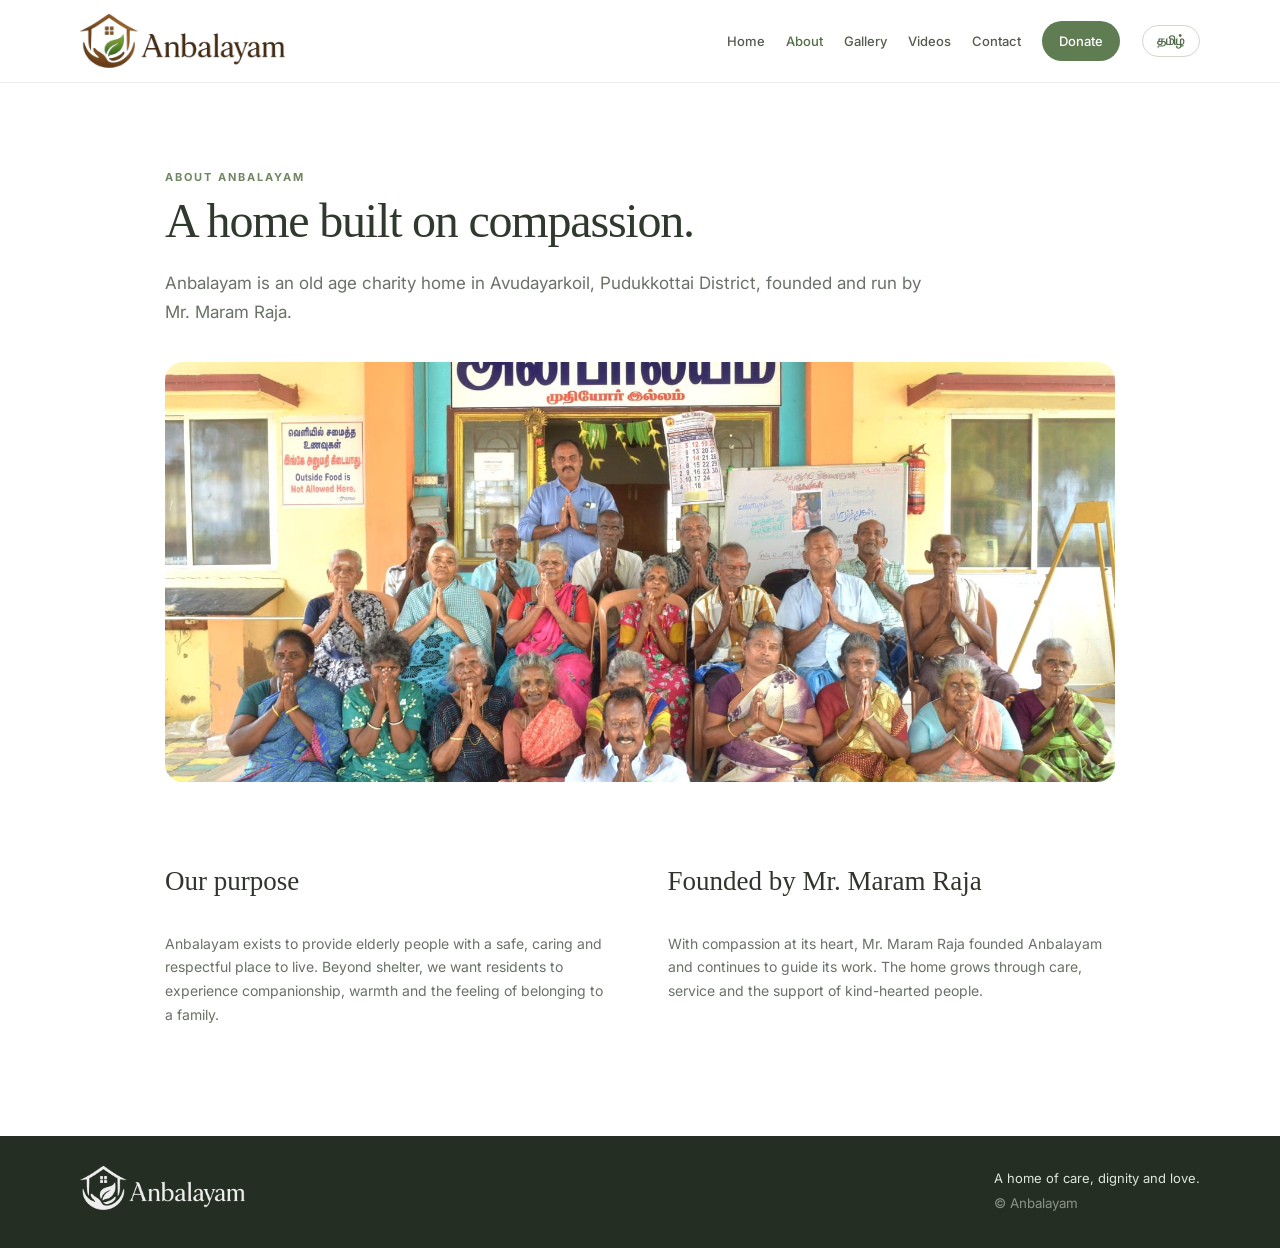
==== commit 1900650a: "fix2" ====
--- a/about.html
+++ b/about.html
@@ -1,5 +1,5 @@
 <!DOCTYPE html><html lang="en"><head><meta charset="UTF-8"><meta name="viewport" content="width=device-width, initial-scale=1.0"><meta name="description" content="About - Anbalayam old age charity home, Avudayarkoil, Pudukkottai District."><title>About | Anbalayam</title><link rel="preconnect" href="https://fonts.googleapis.com"><link rel="preconnect" href="https://fonts.gstatic.com" crossorigin><link href="https://fonts.googleapis.com/css2?family=Inter:wght@400;500;600;700&family=Noto+Sans+Tamil:wght@400;500;600;700&display=swap" rel="stylesheet"><link rel="stylesheet" href="style.css"></head><body><header class="site-header"><nav class="nav container">
-<a class="brand" href="index.html"><img src="assets/logo.jpg" alt="Anbalayam logo"></a>
+<a class="brand" href="index.html"><img src="assets/logo.png" alt="Anbalayam logo"></a>
 <div class="nav-links">
 <a class="" href="index.html" data-en="Home" data-ta="முகப்பு">Home</a>
 <a class="active" href="about.html" data-en="About" data-ta="எங்களைப் பற்றி">About</a>
@@ -15,4 +15,4 @@
 <div class="two-col-text">
 <div><h3 data-en="Our purpose" data-ta="எங்கள் நோக்கம்">Our purpose</h3><p data-en="Anbalayam exists to provide elderly people with a safe, caring and respectful place to live. Beyond shelter, we want residents to experience companionship, warmth and the feeling of belonging to a family." data-ta="முதியவர்களுக்கு பாதுகாப்பான, அன்பான மற்றும் மரியாதையான வாழ்க்கைச் சூழலை வழங்குவதே அன்பாலயத்தின் நோக்கம். தங்குமிடத்தைத் தாண்டி, தோழமை, அரவணைப்பு மற்றும் குடும்ப உணர்வை வழங்குவதே எங்கள் விருப்பம்.">Anbalayam exists to provide elderly people with a safe, caring and respectful place to live. Beyond shelter, we want residents to experience companionship, warmth and the feeling of belonging to a family.</p></div>
 <div><h3 data-en="Founded by Mr. Maram Raja" data-ta="திரு. மரம் ராஜா அவர்களால் நிறுவப்பட்டது">Founded by Mr. Maram Raja</h3><p data-en="With compassion at its heart, Mr. Maram Raja founded Anbalayam and continues to guide its work. The home grows through care, service and the support of kind-hearted people." data-ta="கருணையை அடிப்படையாகக் கொண்டு திரு. மரம் ராஜா அவர்கள் அன்பாலயத்தை நிறுவினார். அன்பு, சேவை மற்றும் நல்ல உள்ளங்களின் ஆதரவுடன் இந்த இல்லத்தின் பணி தொடர்ந்து வருகிறது.">With compassion at its heart, Mr. Maram Raja founded Anbalayam and continues to guide its work. The home grows through care, service and the support of kind-hearted people.</p></div>
-</div></div></section></main><footer><div class="container footer-inner"><div><img src="assets/logo.jpg" alt="Anbalayam"></div><div><p data-en="A home of care, dignity and love." data-ta="அன்பும் மரியாதையும் நிறைந்த இல்லம்.">A home of care, dignity and love.</p><small>© Anbalayam</small></div></div></footer><script src="script.js"></script></body></html>+</div></div></section></main><footer><div class="container footer-inner"><div><img src="assets/logo.png" alt="Anbalayam"></div><div><p data-en="A home of care, dignity and love." data-ta="அன்பும் மரியாதையும் நிறைந்த இல்லம்.">A home of care, dignity and love.</p><small>© Anbalayam</small></div></div></footer><script src="script.js"></script></body></html>
--- a/style.css
+++ b/style.css
@@ -1,3 +1,3 @@
-*{box-sizing:border-box}html{scroll-behavior:smooth}body{margin:0;font-family:Inter,"Noto Sans Tamil",sans-serif;color:#30352e;background:#fff;line-height:1.7}.container{width:min(1120px,calc(100% - 40px));margin:auto}.site-header{position:sticky;top:0;z-index:30;background:rgba(255,255,255,.96);backdrop-filter:blur(12px);border-bottom:1px solid #ecefe9}.nav{min-height:82px;display:flex;align-items:center;gap:22px}.brand{margin-right:auto;display:block}.brand img{display:block;width:205px;height:auto;max-height:68px;object-fit:contain}.nav-links{display:flex;align-items:center;gap:21px}.nav-links a{color:#535a50;text-decoration:none;font-size:13px;font-weight:500}.nav-links a:hover,.nav-links a.active{color:#526e47}.donate-mini{background:#5f7c53;color:#fff!important;padding:9px 17px;border-radius:22px}.language-toggle{border:1px solid #cfd8ca;background:#fff;color:#526b4b;border-radius:22px;padding:7px 14px;font-weight:600;cursor:pointer}.menu-toggle{display:none;border:0;background:transparent;font-size:23px;color:#50614a}.hero{height:min(730px,calc(100vh - 82px));min-height:590px;position:relative;overflow:hidden;background:#44533d}.hero-slides,.hero-slide,.hero-shade{position:absolute;inset:0;width:100%;height:100%}.hero-slide{object-fit:cover;opacity:0;transform:scale(1.03);transition:opacity 1s ease,transform 7s ease}.hero-slide.active{opacity:1;transform:scale(1)}.hero-shade{background:linear-gradient(90deg,rgba(22,29,19,.78) 0%,rgba(35,45,29,.48) 48%,rgba(25,31,21,.25) 100%),linear-gradient(0deg,rgba(10,15,8,.42),transparent 45%)}.hero-content{position:relative;z-index:2;height:100%;display:flex;flex-direction:column;justify-content:center;color:#fff;padding-bottom:45px}.eyebrow,.section-label{text-transform:uppercase;letter-spacing:2px;font-size:11px;font-weight:700}.eyebrow{opacity:.85}.hero h1{font-family:Georgia,serif;font-size:clamp(58px,9vw,104px);line-height:.9;letter-spacing:-4px;margin:17px 0 4px}.hero-tamil{font-family:"Noto Sans Tamil";font-size:24px;margin:0 0 13px;opacity:.9}.hero-subtitle{font-size:clamp(21px,3vw,32px);font-weight:500;max-width:650px;line-height:1.3;margin:0 0 9px}.hero-location{font-size:13px;opacity:.82}.hero-actions{display:flex;gap:12px;margin-top:27px}.btn{display:inline-block;text-decoration:none;padding:12px 21px;border-radius:28px;font-size:13px;font-weight:600}.btn-primary{background:#fff;color:#3f5638}.btn-outline{border:1px solid rgba(255,255,255,.7);color:#fff;background:rgba(255,255,255,.05)}.btn-green{background:#607e54;color:#fff}.btn-white{background:#fff;color:#40563a}.slide-dots{display:flex;gap:7px;margin-top:36px}.dot{width:26px;height:3px;border:0;background:rgba(255,255,255,.4);cursor:pointer;padding:0}.dot.active{background:#fff}.section{padding:95px 0}.section-label{color:#718663;margin:0 0 7px}.section h2{font-family:Georgia,serif;font-weight:500;font-size:clamp(32px,4vw,48px);line-height:1.13;letter-spacing:-1.2px;color:#30392d;margin:0 0 21px}.section h2 em{color:#688257;font-style:normal}.welcome-grid{display:grid;grid-template-columns:1.05fr .95fr;gap:75px;align-items:center}.welcome-copy>p:not(.section-label),.story-grid p:not(.section-label),.visit p{color:#686f65;font-size:15px}.welcome-photo img,.story-grid img,.visit-card img{width:100%;height:100%;object-fit:cover;display:block;border-radius:18px}.welcome-photo{height:440px}.text-link{color:#5f7c53;text-decoration:none;font-weight:700;font-size:13px}.soft{background:#f5f7f2}.center-heading{text-align:center;margin-bottom:40px}.center-heading h2{max-width:720px;margin:0 auto}.value-grid{display:grid;grid-template-columns:repeat(3,1fr);gap:20px}.value-grid article{background:#fff;border:1px solid #e4e9e0;border-radius:18px;padding:34px;text-align:center}.value-grid span{font-size:28px;color:#69845c}.value-grid h3{font-family:Georgia,serif;font-size:25px;font-weight:500;margin:8px 0}.value-grid p{color:#737a70;font-size:13px;margin:0}.story-grid{display:grid;grid-template-columns:1fr 1fr;gap:70px;align-items:center}.story-grid>div:first-child{height:440px}.support{background:#506748;color:#fff;padding:68px 0}.support-inner{display:flex;align-items:center;justify-content:space-between;gap:40px}.support h2{font-family:Georgia,serif;font-weight:500;font-size:clamp(31px,4vw,47px);line-height:1.1;margin:0 0 12px}.support p{max-width:650px;opacity:.85}.light{color:#d9e3d2}.visit-grid{display:grid;grid-template-columns:1fr 1fr;gap:70px;align-items:center}.visit-card{height:330px}.visit-card img{border-radius:18px}.visit h2{margin-bottom:18px}.visit p{line-height:1.9}footer{background:#252e23;color:#dfe6da;padding:30px 0}.footer-inner{display:flex;align-items:center;justify-content:space-between;gap:20px}.footer-inner img{width:165px;filter:brightness(0) invert(1);opacity:.92}.footer-inner p{margin:0;font-size:13px}.footer-inner small{opacity:.55}@media(max-width:850px){.nav{min-height:72px}.brand img{width:170px}.nav-links{display:none;position:absolute;top:72px;left:0;right:0;background:#fff;border-bottom:1px solid #eee;padding:15px 20px;flex-direction:column;align-items:stretch;gap:4px}.nav-links.open{display:flex}.nav-links a{padding:9px}.menu-toggle{display:block}.hero{height:650px}.welcome-grid,.story-grid,.visit-grid{grid-template-columns:1fr;gap:35px}.welcome-photo,.story-grid>div:first-child{height:330px}.value-grid{grid-template-columns:1fr}.support-inner{display:block}.support-inner .btn{margin-top:18px}.section{padding:70px 0}.footer-inner{display:block}.footer-inner>div+div{margin-top:15px}}
+*{box-sizing:border-box}html{scroll-behavior:smooth}body{margin:0;font-family:Inter,"Noto Sans Tamil",sans-serif;color:#30352e;background:#fff;line-height:1.7}.container{width:min(1120px,calc(100% - 40px));margin:auto}.site-header{position:sticky;top:0;z-index:30;background:rgba(255,255,255,.96);backdrop-filter:blur(12px);border-bottom:1px solid #ecefe9}.nav{min-height:82px;display:flex;align-items:center;gap:22px}.brand{margin-right:auto;display:block}.brand img{display:block;width:205px;height:auto;max-height:68px;object-fit:contain}.nav-links{display:flex;align-items:center;gap:21px}.nav-links a{color:#535a50;text-decoration:none;font-size:13px;font-weight:500}.nav-links a:hover,.nav-links a.active{color:#526e47}.donate-mini{background:#5f7c53;color:#fff!important;padding:9px 17px;border-radius:22px}.language-toggle{border:1px solid #cfd8ca;background:#fff;color:#526b4b;border-radius:22px;padding:7px 14px;font-weight:600;cursor:pointer}.menu-toggle{display:none;border:0;background:transparent;font-size:23px;color:#50614a}.hero{height:min(530px,calc(80vh - 82px));min-height:500px;position:relative;overflow:hidden;background:#44533d}.hero-slides,.hero-slide,.hero-shade{position:absolute;inset:0;width:100%;height:100%}.hero-slide{object-fit:cover;opacity:0;transform:scale(1.03);transition:opacity 1s ease,transform 7s ease}.hero-slide.active{opacity:1;transform:scale(1)}.hero-shade{background:linear-gradient(90deg,rgba(22,29,19,.78) 0%,rgba(35,45,29,.48) 48%,rgba(25,31,21,.25) 100%),linear-gradient(0deg,rgba(10,15,8,.42),transparent 45%)}.hero-content{position:relative;z-index:2;height:100%;display:flex;flex-direction:column;justify-content:center;color:#fff;padding-bottom:45px}.eyebrow,.section-label{text-transform:uppercase;letter-spacing:2px;font-size:11px;font-weight:700}.eyebrow{opacity:.85}.hero h1{font-family:Georgia,serif;font-size:clamp(58px,9vw,104px);line-height:.9;letter-spacing:-4px;margin:17px 0 4px}.hero-tamil{font-family:"Noto Sans Tamil";font-size:24px;margin:0 0 13px;opacity:.9}.hero-subtitle{font-size:clamp(21px,3vw,32px);font-weight:500;max-width:650px;line-height:1.3;margin:0 0 9px}.hero-location{font-size:13px;opacity:.82}.hero-actions{display:flex;gap:12px;margin-top:27px}.btn{display:inline-block;text-decoration:none;padding:12px 21px;border-radius:28px;font-size:13px;font-weight:600}.btn-primary{background:#fff;color:#3f5638}.btn-outline{border:1px solid rgba(255,255,255,.7);color:#fff;background:rgba(255,255,255,.05)}.btn-green{background:#607e54;color:#fff}.btn-white{background:#fff;color:#40563a}.slide-dots{display:flex;gap:7px;margin-top:36px}.dot{width:26px;height:3px;border:0;background:rgba(255,255,255,.4);cursor:pointer;padding:0}.dot.active{background:#fff}.section{padding:95px 0}.section-label{color:#718663;margin:0 0 7px}.section h2{font-family:Georgia,serif;font-weight:500;font-size:clamp(32px,4vw,48px);line-height:1.13;letter-spacing:-1.2px;color:#30392d;margin:0 0 21px}.section h2 em{color:#688257;font-style:normal}.welcome-grid{display:grid;grid-template-columns:1.05fr .95fr;gap:75px;align-items:center}.welcome-copy>p:not(.section-label),.story-grid p:not(.section-label),.visit p{color:#686f65;font-size:15px}.welcome-photo img,.story-grid img,.visit-card img{width:100%;height:100%;object-fit:cover;display:block;border-radius:18px}.welcome-photo{height:440px}.text-link{color:#5f7c53;text-decoration:none;font-weight:700;font-size:13px}.soft{background:#f5f7f2}.center-heading{text-align:center;margin-bottom:40px}.center-heading h2{max-width:720px;margin:0 auto}.value-grid{display:grid;grid-template-columns:repeat(3,1fr);gap:20px}.value-grid article{background:#fff;border:1px solid #e4e9e0;border-radius:18px;padding:34px;text-align:center}.value-grid span{font-size:28px;color:#69845c}.value-grid h3{font-family:Georgia,serif;font-size:25px;font-weight:500;margin:8px 0}.value-grid p{color:#737a70;font-size:13px;margin:0}.story-grid{display:grid;grid-template-columns:1fr 1fr;gap:70px;align-items:center}.story-grid>div:first-child{height:440px}.support{background:#506748;color:#fff;padding:68px 0}.support-inner{display:flex;align-items:center;justify-content:space-between;gap:40px}.support h2{font-family:Georgia,serif;font-weight:500;font-size:clamp(31px,4vw,47px);line-height:1.1;margin:0 0 12px}.support p{max-width:650px;opacity:.85}.light{color:#d9e3d2}.visit-grid{display:grid;grid-template-columns:1fr 1fr;gap:70px;align-items:center}.visit-card{height:330px}.visit-card img{border-radius:18px}.visit h2{margin-bottom:18px}.visit p{line-height:1.9}footer{background:#252e23;color:#dfe6da;padding:30px 0}.footer-inner{display:flex;align-items:center;justify-content:space-between;gap:20px}.footer-inner img{width:165px;filter:brightness(0) invert(1);opacity:.92}.footer-inner p{margin:0;font-size:13px}.footer-inner small{opacity:.55}@media(max-width:850px){.nav{min-height:72px}.brand img{width:170px}.nav-links{display:none;position:absolute;top:72px;left:0;right:0;background:#fff;border-bottom:1px solid #eee;padding:15px 20px;flex-direction:column;align-items:stretch;gap:4px}.nav-links.open{display:flex}.nav-links a{padding:9px}.menu-toggle{display:block}.hero{height:650px}.welcome-grid,.story-grid,.visit-grid{grid-template-columns:1fr;gap:35px}.welcome-photo,.story-grid>div:first-child{height:330px}.value-grid{grid-template-columns:1fr}.support-inner{display:block}.support-inner .btn{margin-top:18px}.section{padding:70px 0}.footer-inner{display:block}.footer-inner>div+div{margin-top:15px}}
 .gallery-intro{max-width:700px;color:#6b7168}.gallery-final-grid{display:grid;grid-template-columns:repeat(3,1fr);gap:18px;margin-top:35px}.gallery-item{position:relative;padding:0;border:0;background:transparent;cursor:pointer;border-radius:16px;overflow:hidden;box-shadow:0 10px 22px rgba(28,36,24,.08);transition:transform .25s ease,box-shadow .25s ease}.gallery-item:hover{transform:translateY(-6px);box-shadow:0 14px 30px rgba(28,36,24,.16)}.gallery-item img{width:100%;height:280px;object-fit:cover;display:block}.gallery-item:nth-child(3n+1) img{height:330px}.gallery-item span{position:absolute;left:12px;bottom:12px;background:rgba(23,31,19,.78);color:#fff;font-size:12px;font-weight:600;padding:7px 10px;border-radius:999px;opacity:0;transform:translateY(8px);transition:opacity .22s ease,transform .22s ease}.gallery-item::after{content:"";position:absolute;inset:0;background:linear-gradient(to top,rgba(9,14,8,.42),transparent 45%);opacity:0;transition:opacity .22s ease}.gallery-item:hover span,.gallery-item:focus-visible span,.gallery-item:hover::after,.gallery-item:focus-visible::after{opacity:1;transform:translateY(0)}.gallery-item:focus-visible{outline:3px solid #8eac82;outline-offset:2px}.gallery-lightbox{position:fixed;inset:0;z-index:90;background:rgba(8,12,7,.9);display:none;align-items:center;justify-content:center;padding:28px}.gallery-lightbox.open{display:flex}.lightbox-figure{margin:0;max-width:min(1000px,88vw);max-height:86vh}.lightbox-figure img{max-width:100%;max-height:78vh;width:auto;height:auto;display:block;border-radius:14px;box-shadow:0 16px 40px rgba(0,0,0,.38)}.lightbox-figure figcaption{color:#e6eee0;text-align:center;margin-top:12px;font-size:15px}.lightbox-close,.lightbox-nav{position:absolute;border:0;background:rgba(255,255,255,.15);color:#fff;cursor:pointer;line-height:1}.lightbox-close{top:20px;right:20px;width:44px;height:44px;border-radius:50%;font-size:30px}.lightbox-nav{top:50%;transform:translateY(-50%);width:48px;height:48px;border-radius:50%;font-size:34px}.lightbox-nav.prev{left:18px}.lightbox-nav.next{right:18px}.lightbox-close:hover,.lightbox-nav:hover{background:rgba(255,255,255,.3)}@media(max-width:700px){.gallery-final-grid{grid-template-columns:1fr 1fr;gap:14px}.gallery-item img,.gallery-item:nth-child(3n+1) img{height:210px}.gallery-item span{opacity:1;transform:none}.lightbox-figure{max-width:95vw}.lightbox-figure img{max-height:70vh}.lightbox-nav{width:42px;height:42px;font-size:30px}.lightbox-nav.prev{left:10px}.lightbox-nav.next{right:10px}.lightbox-close{top:14px;right:14px}}
 .page-content{padding-top:85px}.narrow{max-width:950px}.lead{font-size:17px!important;color:#697168;max-width:760px}.content-photo{height:420px;margin:35px 0 50px}.content-photo img{width:100%;height:100%;object-fit:cover;border-radius:18px}.two-col-text{display:grid;grid-template-columns:1fr 1fr;gap:55px}.two-col-text h3,.contact-info h3{font-family:Georgia,serif;font-size:27px;font-weight:500}.two-col-text p,.contact-info p{color:#697168;font-size:14px}.contact-head{display:grid;grid-template-columns:1fr .65fr;gap:55px;align-items:center;margin-bottom:55px}.contact-head img{width:100%;height:280px;object-fit:cover;border-radius:18px}.contact-grid-final{display:grid;grid-template-columns:.8fr 1.2fr;gap:50px;align-items:stretch}.map-card{min-height:440px;border-radius:18px;overflow:hidden;background:#eef1eb}.map-card iframe{width:100%;height:100%;min-height:440px;border:0}.video-grid{display:grid;grid-template-columns:repeat(2,1fr);gap:24px;margin-top:35px}.video-card{background:#111;border-radius:16px;overflow:hidden;box-shadow:0 10px 30px rgba(30,40,25,.08)}.video-card iframe{width:100%;aspect-ratio:16/9;border:0;display:block}@media(max-width:800px){.two-col-text,.contact-head,.contact-grid-final{grid-template-columns:1fr}.contact-head img{height:250px}.video-grid{grid-template-columns:1fr}.content-photo{height:300px}.page-content{padding-top:65px}}
